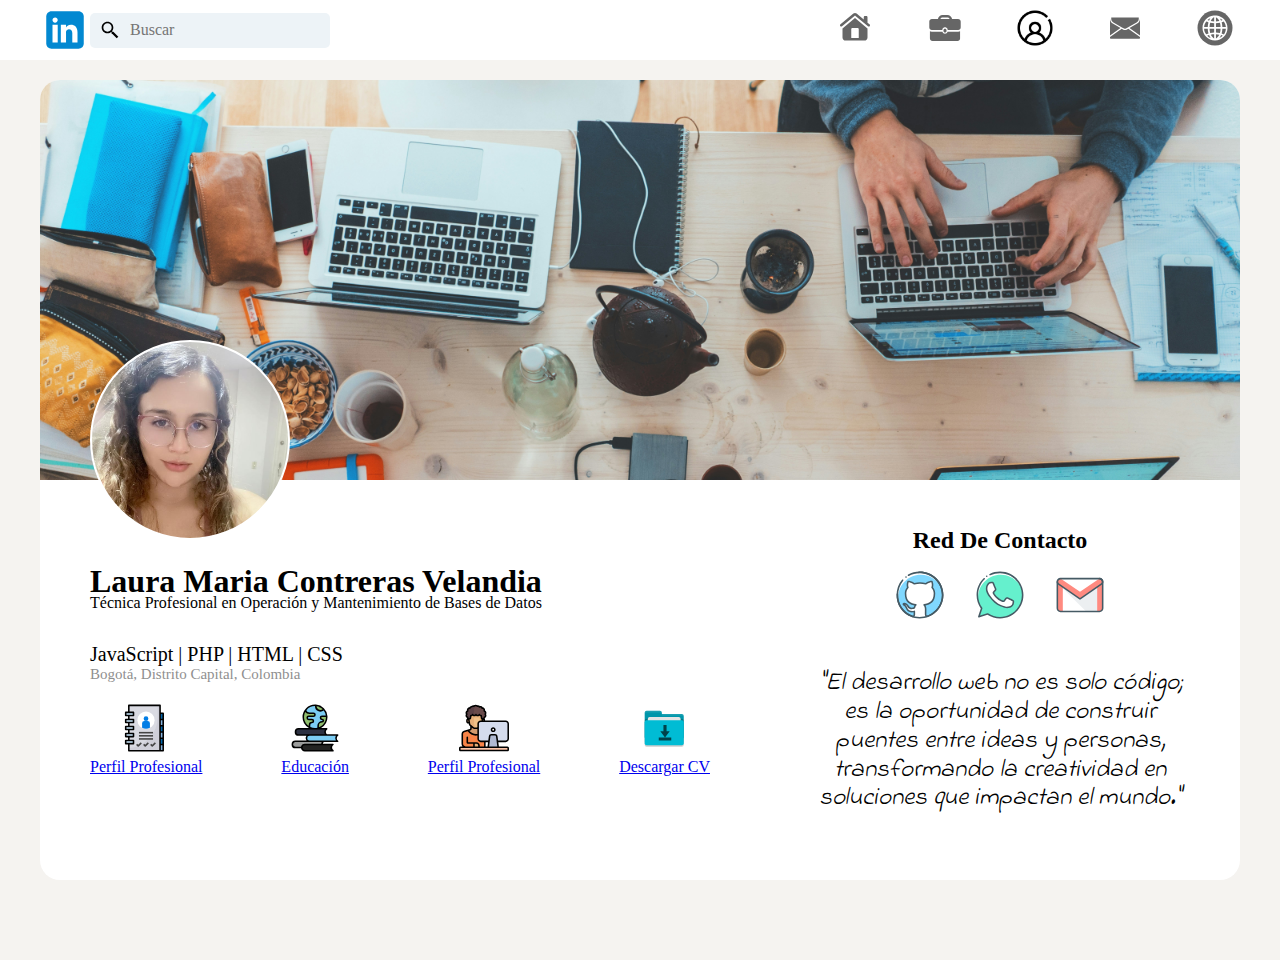
==== integrante1.html @ d7f3278e "nuestra pagina web cv" ====
<!DOCTYPE html>
<html lang="en">

<head>
  <meta charset="UTF-8">
  <meta name="viewport" content="width=device-width, initial-scale=1.0">
  <link rel="preconnect" href="https://fonts.googleapis.com">
  <link rel="preconnect" href="https://fonts.gstatic.com" crossorigin>
  <link href="https://fonts.googleapis.com/css2?family=Caveat:wght@400..700&family=Indie+Flower&display=swap" rel="stylesheet">
  <title>2310-4C_MOM_2-Transferencia</title>
  <link rel="stylesheet" href="assert/config/normalize.css">
  <link rel="stylesheet" href="styles1.css">
</head>

<body>
  <header class="header">
    <div class="nav">
      <div class="nav__home">
        <div class="nav__home__busqueda">
          <img class="nav__home__busqueda__img" src="assert/svg/linkedln.svg" alt="linkedln">
          <div class="nav__home__busqueda__form">
            <input class="nav__home__busqueda__input" type="text" placeholder="Buscar">
          </div>
        </div>

        <div class="nav__home__redirect">
          <ul class="nav__home__redirect__links">
            <li class="nav__home__redirect__link">
              <a href="#"><img src="assert/svg/home.svg"></a>
            </li>
            <li class="nav__home__redirect__link">
              <a href="experiencia/experiencia.html"><img src="assert/svg/briefcase.svg"></a>
            </li>
            <li class="nav__home__redirect__link">
              <a href="perfilProfesional/perfil.html"><img src="assert/user.png"></a>
            </li>
            <li class="nav__home__redirect__link">
              <a href="#"><img src="assert/svg/message.svg"></a>
            </li>
            <li class="nav__home__redirect__link">
              <a href="#"><img src="assert/svg/world.svg"></a>
            </li>
          </ul>
        </div>
      </div>
    </div>
  </header>

  <main class="perfil">
    <div class="perfil__container">
      <div class="perfil__container__grid">
        <div class="perfil__container__encabezado">
          <!-- Imagen de encabezado -->
        </div>
        <div class="perfil__container__informacion">
          <!-- Informacion importante -->
          <h1>Laura Maria Contreras Velandia</h1>
          <h4>Técnica Profesional en Operación y Mantenimiento de Bases de Datos</h4>
          <p> JavaScript | PHP | HTML | CSS
          <span>Bogotá, Distrito Capital, Colombia</span>  
          </p>
          <ul class="perfil__contacto">
            <li class="perfil__contacto__link"><a href="./perfilProfesional/perfil.html"><img src="assert/svg/perfil.svg"><span>Perfil Profesional</span></a></li>
            <li class="perfil__contacto__link"><a href="#"><img src="assert/svg/educacion.svg"><span>Educación</span></a></li>
            <li class="perfil__contacto__link"><a href="#"><img src="assert/svg/experiencia.svg"><span>Perfil Profesional</span></a></li>
            <li class="perfil__contacto__link"><a href="#"><img src="assert/svg/descargar.svg"><span>Descargar CV</span></a></li>
          </ul>
        </div>
        <div class="perfil__container__contacto">
          <!-- Informacion de contacto -->
          <div class="perfil__container__contacto__redes">
            <h2>Red De Contacto</h2>
            <div class="perfil__container__contacto__info">
              <a href="#"><img src="assert/svg/github.svg"></a>
              <a href="#"><img src="assert/svg/whatsapp.svg"></a>
              <a href="#"><img src="assert/svg/gmail.svg"></a>  
            </div>
            <p>
              
                "El desarrollo web no es solo código; es la oportunidad de construir puentes entre ideas y personas, transformando la creatividad en soluciones que impactan el mundo."
            </p>
          </div>
        </div>
        <div class="perfil__container__imagen">
          <!-- Imagen de perfil -->
        </div>
      </div>
    </div>
  </main>
</body>

</html>
---- styles1.css ----
/* integrante 1*/

body {
    background-color: #f5f3f0;
  }
  
  img{
    width: 50px;
    height: 50px;
  }
  
  .header{
    width: 100%;
    height: 60px;
    background-color: #FFF;
  }
  
  .nav{
    max-width: 1200px;
    height: 100%;
    margin: 0 auto;
  }
  
  .nav__home{
    display: flex;
    justify-content: space-around;
    align-items: center;
    gap: 200px;
    height: 100%;
  }
  
  .nav__home__busqueda{
    display: flex;
    height: 100%;
    justify-content: center;
    align-items: center;
  }
  
  .nav__home__busqueda__form{
    position: relative;
    background-color: #edf3f7;
    height: 35px;
    border-radius: 5px;
    padding-left: 40px;
    display: flex;
    justify-content: flex-end;
    align-items: center;
  }
  
  .nav__home__busqueda__form::before{
    content: '';
    position: absolute;
    left: 10px;
    display: block;
    width: 20px;
    height: 20px;
    background-image: url('assert/svg/busqueda.svg');
    background-size: contain;
  }
  
  .nav__home__busqueda__input{
    all: unset;
  }
  
  .nav__home__redirect{
    width: 100%;
    height: 100%;
    display: flex;
    align-items: center;
    justify-content: flex-end;
  }
  .nav__home__redirect__links{
    padding-right: 5px;
    display: flex;
    justify-content: center;
    align-items: center;
    gap: 50px;
  }
  
  .nav__home__redirect__link{
    all: unset;
  }
  
  .nav__home__redirect__link img{
    width: 40px;
    height: 40px;
    object-fit: cover;
    object-position: center center;
  }
  
  .perfil{
    width: 100%;
    height: 100vh;
  }
  
  .perfil__container{
    max-width: 1200px;
    width: 100%;
    height: 100%;
    margin: 0 auto;
    padding: 20px 0px;
  }
  
  .perfil__container__grid{
    max-height: 800px;
    width: 100%;
    height: 100%;
    background-color: #FFF;
    border-radius: 20px;
    position: relative;
    display: grid;
    grid-template-columns: repeat(5, 1fr);
    grid-template-rows: repeat(10, 1fr);
    overflow: hidden;
  }
  
  .perfil__container__imagen{
    position:absolute;
    left: 50px;
    top: 45%;
    transform: translateY(-50%);
    width: 200px;
    height: 200px;
    border-radius: 50%;
    border: 2px solid #FFF;
    background-image: url('assert/img/Laura.jpg');
    background-position: center;
    background-size: cover;
  }
  
  .perfil__container__encabezado{
    background-image: url('assert/img/banner.jpg');
    background-size: cover;
    grid-column: 1/6;
    grid-row: 1/6;
  }
  
  .perfil__container__informacion{
    padding: 80px 50px;
    grid-column: 1/4;
    grid-row: 6/11;
  }
  
  .perfil__container__informacion h4{
    font-weight: 100;
  }
  
  .perfil__container__informacion p{
    margin-top: 40px;
    font-weight: 500;
    font-size: 20px;
  }
  
  .perfil__container__informacion p span{
    display: block;
    font-size: 15px;
    color: #8f8f8f;
  }
  
  .perfil__container__informacion a{
    display: flex;
    align-items: center;
  }
  
  .perfil__container__contacto{
    grid-column: 4/6;
    grid-row: 6/11;
  }
  
  .perfil__container__contacto__redes{
    display: flex;
    flex-direction: column;
    justify-content: center;
    align-items: center;
    padding: 50px;
    gap: 20px;
  }
  
  .perfil__container__contacto__redes h2{
    margin: 10px;
  }
  
  .perfil__container__contacto__redes p{
    font-family: "Indie Flower", cursive;
    font-size: 25px;
    font-style: italic;
    text-align: center;
  }
  
  .perfil__container__contacto__info{
    display: flex;
    gap: 30px;
  }
  
  .perfil__contacto{
    padding: 0;
    display: flex;
    justify-content: space-between;
    gap: 20px;
  }
  
  .perfil__contacto__link{
    all: unset;
  }
  
  .perfil__contacto__link a{
    display: flex;
    flex-direction: column;
    gap: 5px;
  }
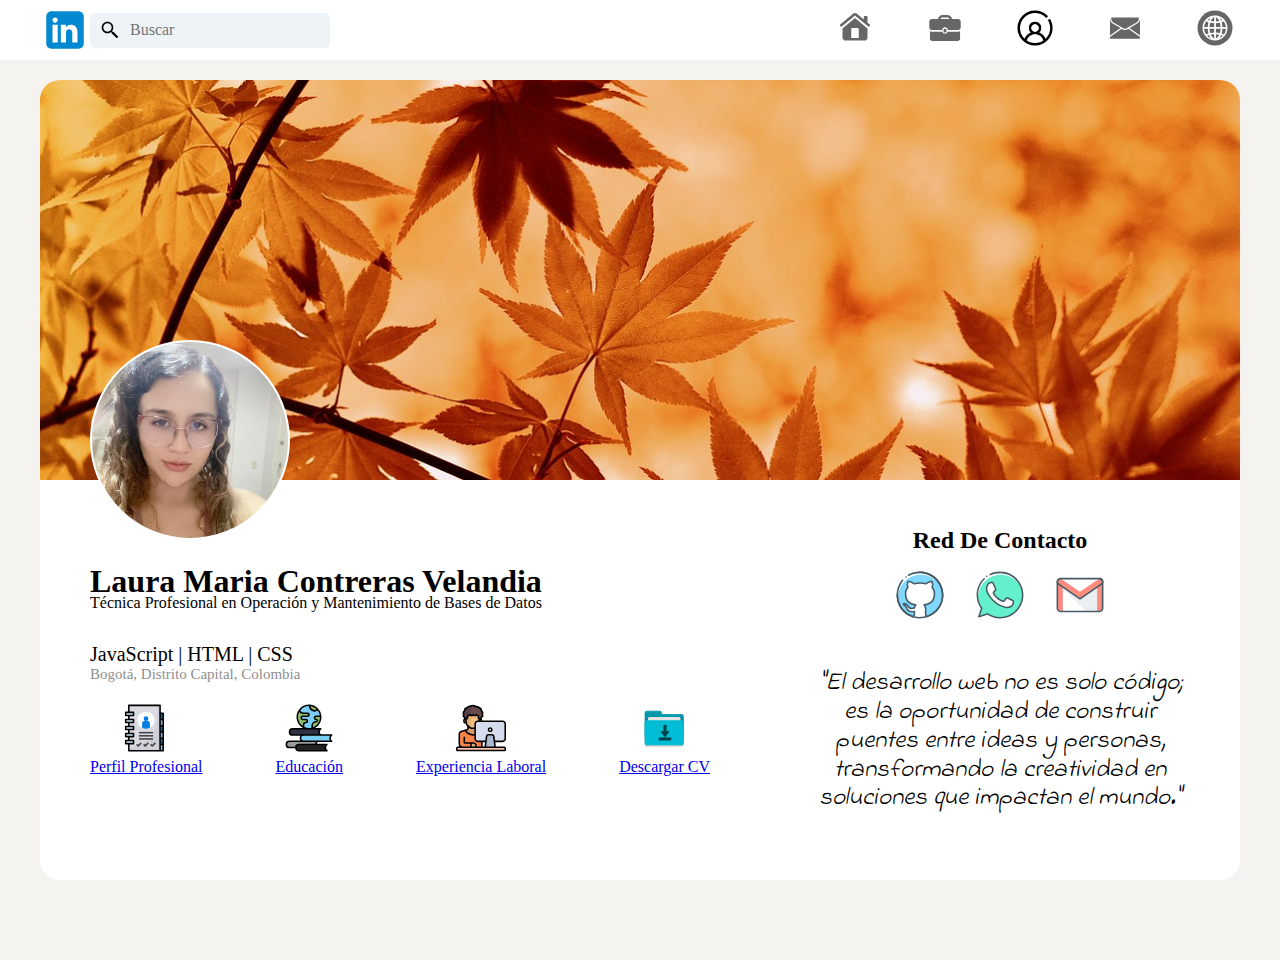
==== commit 9d2fd5be: "nuestra pagina web CV" ====
--- a/integrante1.html
+++ b/integrante1.html
@@ -7,7 +7,7 @@
   <link rel="preconnect" href="https://fonts.googleapis.com">
   <link rel="preconnect" href="https://fonts.gstatic.com" crossorigin>
   <link href="https://fonts.googleapis.com/css2?family=Caveat:wght@400..700&family=Indie+Flower&display=swap" rel="stylesheet">
-  <title>2310-4C_MOM_2-Transferencia</title>
+  <title>Transferencia</title>
   <link rel="stylesheet" href="assert/config/normalize.css">
   <link rel="stylesheet" href="styles1.css">
 </head>
@@ -29,10 +29,10 @@
               <a href="#"><img src="assert/svg/home.svg"></a>
             </li>
             <li class="nav__home__redirect__link">
-              <a href="experiencia/experiencia.html"><img src="assert/svg/briefcase.svg"></a>
+              <a href="experiencia/experiencia1.html"><img src="assert/svg/briefcase.svg"></a>
             </li>
             <li class="nav__home__redirect__link">
-              <a href="perfilProfesional/perfil.html"><img src="assert/user.png"></a>
+              <a href="perfilProfesional/perfil1.html"><img src="assert/user.png"></a>
             </li>
             <li class="nav__home__redirect__link">
               <a href="#"><img src="assert/svg/message.svg"></a>
@@ -56,13 +56,13 @@
           <!-- Informacion importante -->
           <h1>Laura Maria Contreras Velandia</h1>
           <h4>Técnica Profesional en Operación y Mantenimiento de Bases de Datos</h4>
-          <p> JavaScript | PHP | HTML | CSS
+          <p> JavaScript | HTML | CSS
           <span>Bogotá, Distrito Capital, Colombia</span>  
           </p>
           <ul class="perfil__contacto">
-            <li class="perfil__contacto__link"><a href="./perfilProfesional/perfil.html"><img src="assert/svg/perfil.svg"><span>Perfil Profesional</span></a></li>
+            <li class="perfil__contacto__link"><a href="./perfilProfesional/perfil1.html"><img src="assert/svg/perfil.svg"><span>Perfil Profesional</span></a></li>
             <li class="perfil__contacto__link"><a href="#"><img src="assert/svg/educacion.svg"><span>Educación</span></a></li>
-            <li class="perfil__contacto__link"><a href="#"><img src="assert/svg/experiencia.svg"><span>Perfil Profesional</span></a></li>
+            <li class="perfil__contacto__link"><a href="#"><img src="assert/svg/experiencia.svg"><span>Experiencia Laboral</span></a></li>
             <li class="perfil__contacto__link"><a href="#"><img src="assert/svg/descargar.svg"><span>Descargar CV</span></a></li>
           </ul>
         </div>
